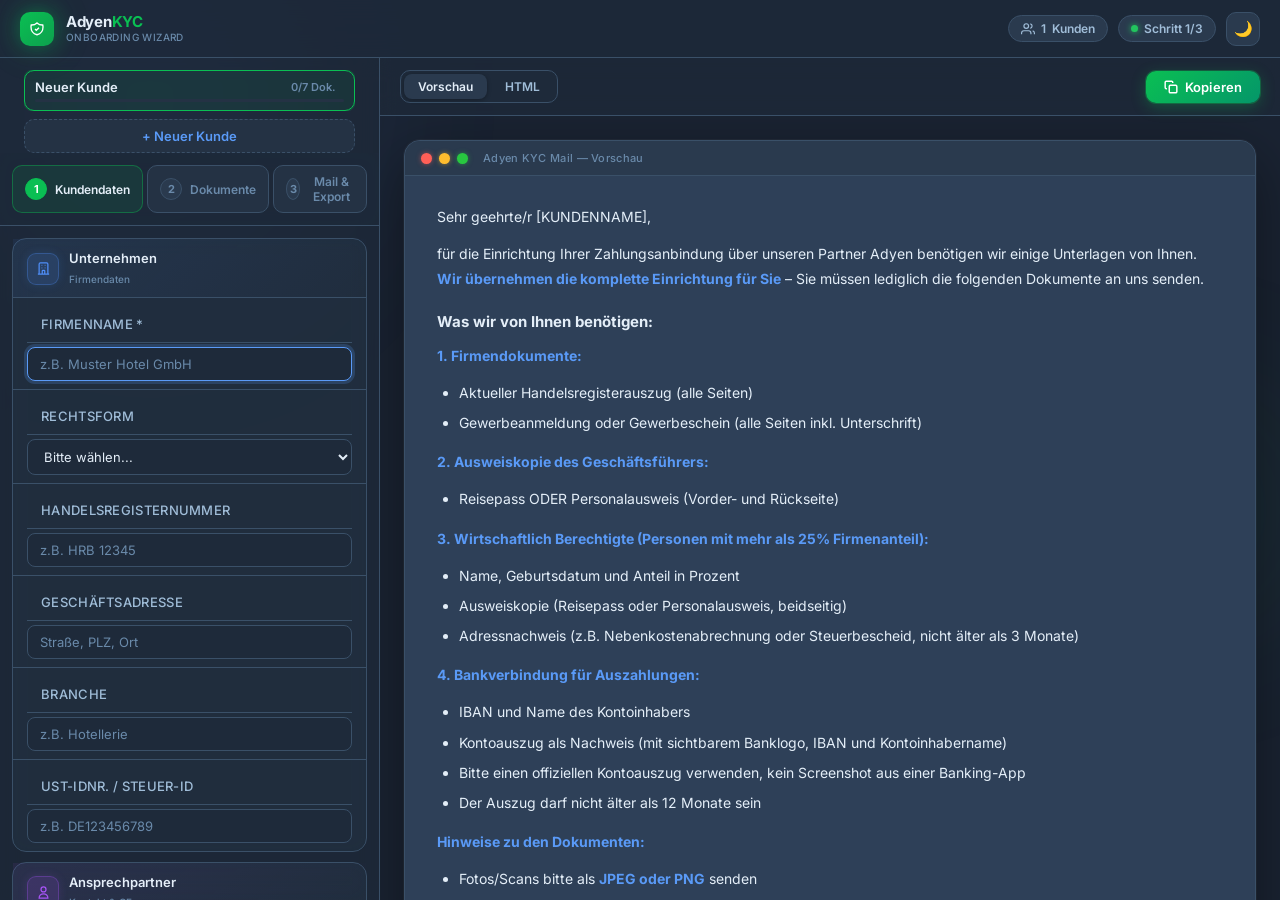
==== wizard/index.html @ 41ef3771 "feat: Favicon für Browser-Tab hinzugefügt Co-Authored-By: Claude Opus 4.6 (1M context) <noreply@anth" ====
<!DOCTYPE html>
<html lang="de">
<head>
<meta charset="UTF-8">
<meta name="viewport" content="width=device-width, initial-scale=1.0">
<title>Adyen KYC Onboarding Wizard</title>
<link rel="icon" type="image/svg+xml" href="favicon.svg">
<link rel="stylesheet" href="styles.css">
</head>
<body>

<!-- AMBIENT ORBS -->
<div class="orb orb-1"></div>
<div class="orb orb-2"></div>
<div class="orb orb-3"></div>

<!-- TOPBAR -->
<header class="topbar">
  <div class="topbar-left">
    <div class="topbar-logo">
      <svg viewBox="0 0 24 24" fill="none" stroke="currentColor" stroke-width="2"><path d="M9 12l2 2 4-4m5.618-4.016A11.955 11.955 0 0112 2.944a11.955 11.955 0 01-8.618 3.04A12.02 12.02 0 003 9c0 5.591 3.824 10.29 9 11.622 5.176-1.332 9-6.03 9-11.622 0-1.042-.133-2.052-.382-3.016z"/></svg>
    </div>
    <div>
      <span class="topbar-title">Adyen<span class="topbar-accent">KYC</span></span>
      <span class="topbar-sub">Onboarding Wizard</span>
    </div>
  </div>
  <div class="topbar-right">
    <div class="status-pill client-count-pill">
      <svg viewBox="0 0 24 24" fill="none" stroke="currentColor" stroke-width="2" width="14" height="14"><path d="M17 21v-2a4 4 0 00-4-4H5a4 4 0 00-4 4v2"/><circle cx="9" cy="7" r="4"/><path d="M23 21v-2a4 4 0 00-3-3.87m-4-12a4 4 0 010 7.75"/></svg>
      <span id="clientCount">0</span> Kunden
    </div>
    <div class="status-pill">
      <span class="status-dot"></span>
      <span id="progressText">Schritt 1/3</span>
    </div>
    <button id="themeToggle" title="Theme wechseln">
      <span class="theme-icon">&#127769;</span>
    </button>
  </div>
</header>

<!-- LAYOUT -->
<div class="layout">

  <!-- SIDEBAR -->
  <aside class="sidebar">

    <!-- CLIENT SELECTOR -->
    <div id="clientSelector" class="client-selector"></div>

    <!-- STEP NAVIGATION -->
    <div class="steps-nav">
      <button class="step-btn active" data-step="1">
        <span class="step-num">1</span>
        <span>Kundendaten</span>
      </button>
      <button class="step-btn" data-step="2">
        <span class="step-num">2</span>
        <span>Dokumente</span>
      </button>
      <button class="step-btn" data-step="3">
        <span class="step-num">3</span>
        <span>Mail & Export</span>
      </button>
    </div>

    <!-- STEP 1: KUNDENDATEN -->
    <div class="step-panel active" id="step1">
      <div class="category" style="--cat-color: 79,142,247">
        <div class="category-header">
          <div class="cat-icon">
            <svg viewBox="0 0 24 24" fill="none" stroke="currentColor" stroke-width="2"><path d="M19 21V5a2 2 0 00-2-2H7a2 2 0 00-2 2v16m14 0h2m-2 0h-5m-9 0H3m2 0h5M9 7h1m-1 4h1m4-4h1m-1 4h1m-5 10v-5a1 1 0 011-1h2a1 1 0 011 1v5m-4 0h4"/></svg>
          </div>
          <div>
            <h3>Unternehmen</h3>
            <span class="cat-sub">Firmendaten</span>
          </div>
        </div>
        <div class="form-group">
          <label class="form-label" for="firmenname">Firmenname *</label>
          <input type="text" id="firmenname" placeholder="z.B. Muster Hotel GmbH">
        </div>
        <div class="form-group">
          <label class="form-label" for="rechtsform">Rechtsform</label>
          <select id="rechtsform">
            <option value="">Bitte wählen...</option>
            <option value="GmbH">GmbH</option>
            <option value="UG">UG (haftungsbeschränkt)</option>
            <option value="AG">AG</option>
            <option value="GbR">GbR</option>
            <option value="OHG">OHG</option>
            <option value="KG">KG</option>
            <option value="Einzelunternehmen">Einzelunternehmen</option>
            <option value="e.K.">e.K.</option>
            <option value="Sonstige">Sonstige</option>
          </select>
        </div>
        <div class="form-group">
          <label class="form-label" for="hrNummer">Handelsregisternummer</label>
          <input type="text" id="hrNummer" placeholder="z.B. HRB 12345">
        </div>
        <div class="form-group">
          <label class="form-label" for="adresse">Geschäftsadresse</label>
          <input type="text" id="adresse" placeholder="Straße, PLZ, Ort">
        </div>
        <div class="form-group">
          <label class="form-label" for="branche">Branche</label>
          <input type="text" id="branche" placeholder="z.B. Hotellerie">
        </div>
        <div class="form-group">
          <label class="form-label" for="steuerid">USt-IdNr. / Steuer-ID</label>
          <input type="text" id="steuerid" placeholder="z.B. DE123456789">
        </div>
      </div>

      <div class="category" style="--cat-color: 168,85,247">
        <div class="category-header">
          <div class="cat-icon">
            <svg viewBox="0 0 24 24" fill="none" stroke="currentColor" stroke-width="2"><path d="M16 7a4 4 0 11-8 0 4 4 0 018 0zM12 14a7 7 0 00-7 7h14a7 7 0 00-7-7z"/></svg>
          </div>
          <div>
            <h3>Ansprechpartner</h3>
            <span class="cat-sub">Kontakt & GF</span>
          </div>
        </div>
        <div class="form-group">
          <label class="form-label" for="kontaktName">Name Ansprechpartner *</label>
          <input type="text" id="kontaktName" placeholder="Vor- und Nachname">
        </div>
        <div class="form-group">
          <label class="form-label" for="kontaktEmail">E-Mail *</label>
          <input type="email" id="kontaktEmail" placeholder="email@beispiel.de">
        </div>
        <div class="form-group">
          <label class="form-label" for="kontaktTel">Telefon</label>
          <input type="tel" id="kontaktTel" placeholder="+49 ...">
        </div>
        <div class="form-group">
          <label class="form-label" for="gfName">Name Geschäftsführer</label>
          <input type="text" id="gfName" placeholder="Falls abweichend vom Ansprechpartner">
        </div>
      </div>

      <div class="category" style="--cat-color: 34,197,94">
        <div class="category-header">
          <div class="cat-icon">
            <svg viewBox="0 0 24 24" fill="none" stroke="currentColor" stroke-width="2"><rect x="2" y="5" width="20" height="14" rx="2"/><path d="M2 10h20"/></svg>
          </div>
          <div>
            <h3>Bankverbindung</h3>
            <span class="cat-sub">Auszahlungskonto</span>
          </div>
        </div>
        <div class="form-group">
          <label class="form-label" for="iban">IBAN</label>
          <input type="text" id="iban" placeholder="DE89 3704 0044 0532 0130 00">
        </div>
        <div class="form-group">
          <label class="form-label" for="kontoinhaber">Kontoinhaber</label>
          <input type="text" id="kontoinhaber" placeholder="Muss mit Firmenname übereinstimmen">
        </div>
      </div>

      <div class="category" style="--cat-color: 245,158,11">
        <div class="category-header">
          <div class="cat-icon">
            <svg viewBox="0 0 24 24" fill="none" stroke="currentColor" stroke-width="2"><path d="M10.325 4.317c.426-1.756 2.924-1.756 3.35 0a1.724 1.724 0 002.573 1.066c1.543-.94 3.31.826 2.37 2.37a1.724 1.724 0 001.066 2.573c1.756.426 1.756 2.924 0 3.35a1.724 1.724 0 00-1.066 2.573c.94 1.543-.826 3.31-2.37 2.37a1.724 1.724 0 00-2.573 1.066c-.426 1.756-2.924 1.756-3.35 0a1.724 1.724 0 00-2.573-1.066c-1.543.94-3.31-.826-2.37-2.37a1.724 1.724 0 00-1.066-2.573c-1.756-.426-1.756-2.924 0-3.35a1.724 1.724 0 001.066-2.573c-.94-1.543.826-3.31 2.37-2.37.996.608 2.296.07 2.572-1.065z"/><circle cx="12" cy="12" r="3"/></svg>
          </div>
          <div>
            <h3>Adyen Setup</h3>
            <span class="cat-sub">Konfiguration</span>
          </div>
        </div>
        <div class="form-group">
          <label class="form-label" for="merchantName">Merchant Account Name</label>
          <input type="text" id="merchantName" placeholder="Wird in Adyen vergeben">
        </div>
        <div class="form-group">
          <label class="form-label" for="paymentType">Payment Type</label>
          <select id="paymentType">
            <option value="pos">POS (Terminal)</option>
            <option value="pos_online">POS + Online</option>
            <option value="ecommerce">Nur Online (Ecommerce)</option>
          </select>
        </div>
        <div class="form-group">
          <label class="form-label" for="sprache">Kundensprache</label>
          <select id="sprache">
            <option value="de">Deutsch</option>
            <option value="en">English</option>
          </select>
        </div>
      </div>
    </div>

    <!-- STEP 2: DOKUMENTE -->
    <div class="step-panel" id="step2">
      <div class="category" style="--cat-color: 79,142,247">
        <div class="category-header">
          <div class="cat-icon">
            <svg viewBox="0 0 24 24" fill="none" stroke="currentColor" stroke-width="2"><path d="M9 12h6m-6 4h6m2 5H7a2 2 0 01-2-2V5a2 2 0 012-2h5.586a1 1 0 01.707.293l5.414 5.414a1 1 0 01.293.707V19a2 2 0 01-2 2z"/></svg>
          </div>
          <div>
            <h3>Firmendokumente</h3>
            <span class="cat-sub">Register & Gewerbe</span>
          </div>
          <div class="cat-count" id="count-firma">0/2</div>
        </div>
        <label>
          <input type="checkbox" class="doc-check" data-doc="handelsregister">
          <div class="check-wrap"><div class="check-box"></div></div>
          <div class="label-content">
            <span>Handelsregisterauszug</span>
            <span class="label-hint">Möglichst aktuell, alle Seiten, von handelsregister.de</span>
            <span class="label-warn">Veraltete Daten (z.B. alter GF) = Ablehnung</span>
          </div>
        </label>
        <label>
          <input type="checkbox" class="doc-check" data-doc="gewerbe">
          <div class="check-wrap"><div class="check-box"></div></div>
          <div class="label-content">
            <span>Gewerbeanmeldung / Gewerbeschein</span>
            <span class="label-hint">GewA 1/2, alle Seiten inkl. Unterschrift</span>
          </div>
        </label>
      </div>

      <div class="category" style="--cat-color: 168,85,247">
        <div class="category-header">
          <div class="cat-icon">
            <svg viewBox="0 0 24 24" fill="none" stroke="currentColor" stroke-width="2"><path d="M10 6H5a2 2 0 00-2 2v9a2 2 0 002 2h14a2 2 0 002-2V8a2 2 0 00-2-2h-5m-4 0V5a2 2 0 114 0v1m-4 0a2 2 0 104 0"/></svg>
          </div>
          <div>
            <h3>Identitätsnachweise</h3>
            <span class="cat-sub">Ausweise GF & UBOs</span>
          </div>
          <div class="cat-count" id="count-id">0/3</div>
        </div>
        <label>
          <input type="checkbox" class="doc-check" data-doc="ausweis_gf">
          <div class="check-wrap"><div class="check-box"></div></div>
          <div class="label-content">
            <span>Ausweis Geschäftsführer</span>
            <span class="label-hint">Reisepass oder Perso (Vorder- + Rückseite)</span>
            <span class="label-warn">Ablaufdatum prüfen – muss gültig sein!</span>
          </div>
        </label>
        <label>
          <input type="checkbox" class="doc-check" data-doc="ausweis_ubo">
          <div class="check-wrap"><div class="check-box"></div></div>
          <div class="label-content">
            <span>Ausweis(e) UBO(s)</span>
            <span class="label-hint">Pro UBO mit >25% Anteil</span>
            <span class="label-warn">Ablaufdatum prüfen – muss gültig sein!</span>
          </div>
        </label>
        <label>
          <input type="checkbox" class="doc-check" data-doc="adressnachweis">
          <div class="check-wrap"><div class="check-box"></div></div>
          <div class="label-content">
            <span>Adressnachweis UBO(s)</span>
            <span class="label-hint">Nebenkosten/Steuerbescheid</span>
            <span class="label-warn">Max. 3 Monate alt!</span>
          </div>
        </label>
      </div>

      <div class="category" style="--cat-color: 34,197,94">
        <div class="category-header">
          <div class="cat-icon">
            <svg viewBox="0 0 24 24" fill="none" stroke="currentColor" stroke-width="2"><rect x="2" y="5" width="20" height="14" rx="2"/><path d="M2 10h20"/></svg>
          </div>
          <div>
            <h3>Banknachweis</h3>
            <span class="cat-sub">Kontoauszug</span>
          </div>
          <div class="cat-count" id="count-bank">0/1</div>
        </div>
        <label>
          <input type="checkbox" class="doc-check" data-doc="kontoauszug">
          <div class="check-wrap"><div class="check-box"></div></div>
          <div class="label-content">
            <span>Kontoauszug</span>
            <span class="label-hint">Banklogo + IBAN + Firmenname sichtbar, kein App-Screenshot</span>
            <span class="label-warn">Max. 12 Monate alt! Häufigster Ablehnungsgrund!</span>
          </div>
        </label>
      </div>

      <div class="category" style="--cat-color: 245,158,11">
        <div class="category-header">
          <div class="cat-icon">
            <svg viewBox="0 0 24 24" fill="none" stroke="currentColor" stroke-width="2"><path d="M9 12l2 2 4-4m5.618-4.016A11.955 11.955 0 0112 2.944a11.955 11.955 0 01-8.618 3.04A12.02 12.02 0 003 9c0 5.591 3.824 10.29 9 11.622 5.176-1.332 9-6.03 9-11.622 0-1.042-.133-2.052-.382-3.016z"/></svg>
          </div>
          <div>
            <h3>PCI DSS</h3>
            <span class="cat-sub">Compliance</span>
          </div>
          <div class="cat-count" id="count-pci">0/1</div>
        </div>
        <label>
          <input type="checkbox" class="doc-check" data-doc="pcidss">
          <div class="check-wrap"><div class="check-box"></div></div>
          <div class="label-content">
            <span>PCI DSS SAQ-A (signiert)</span>
            <span class="label-hint">Vom Kunden elektronisch signiert via DocuSign</span>
          </div>
        </label>
      </div>

      <div class="doc-summary" id="docSummary">
        <div class="summary-bar">
          <div class="summary-fill" id="summaryFill"></div>
        </div>
        <span id="summaryText">0 von 7 Dokumenten erhalten</span>
      </div>
    </div>

    <!-- STEP 3: MAIL & EXPORT -->
    <div class="step-panel" id="step3">
      <div class="category" style="--cat-color: 79,142,247">
        <div class="category-header">
          <div class="cat-icon">
            <svg viewBox="0 0 24 24" fill="none" stroke="currentColor" stroke-width="2"><path d="M3 8l7.89 5.26a2 2 0 002.22 0L21 8M5 19h14a2 2 0 002-2V7a2 2 0 00-2-2H5a2 2 0 00-2 2v10a2 2 0 002 2z"/></svg>
          </div>
          <div>
            <h3>Mail-Vorlage</h3>
            <span class="cat-sub">An Kunden senden</span>
          </div>
        </div>
        <label>
          <input type="radio" name="mailType" value="initial" checked class="mail-radio">
          <div class="check-wrap"><div class="check-box radio"></div></div>
          <div class="label-content">
            <span>Erstmail – Dokumente anfordern</span>
            <span class="label-hint">Alle benötigten Dokumente auflisten</span>
          </div>
        </label>
        <label>
          <input type="radio" name="mailType" value="reminder" class="mail-radio">
          <div class="check-wrap"><div class="check-box radio"></div></div>
          <div class="label-content">
            <span>Erinnerung – Fehlende Dokumente</span>
            <span class="label-hint">Nur noch fehlende Dokumente auflisten</span>
          </div>
        </label>
        <label>
          <input type="radio" name="mailType" value="complete" class="mail-radio">
          <div class="check-wrap"><div class="check-box radio"></div></div>
          <div class="label-content">
            <span>Abschluss – Alles fertig</span>
            <span class="label-hint">Bestätigung dass Onboarding abgeschlossen ist</span>
          </div>
        </label>
        <label>
          <input type="radio" name="mailType" value="rocketchat" class="mail-radio">
          <div class="check-wrap"><div class="check-box radio"></div></div>
          <div class="label-content">
            <span>Rocket Chat – Dev-Team Nachricht</span>
            <span class="label-hint">Interne Nachricht für Backend-Anbindung</span>
          </div>
        </label>
      </div>

      <div class="category" style="--cat-color: 34,197,94">
        <div class="category-header">
          <div class="cat-icon">
            <svg viewBox="0 0 24 24" fill="none" stroke="currentColor" stroke-width="2"><path d="M12 10v6m0 0l-3-3m3 3l3-3m2 8H7a2 2 0 01-2-2V5a2 2 0 012-2h5.586a1 1 0 01.707.293l5.414 5.414a1 1 0 01.293.707V19a2 2 0 01-2 2z"/></svg>
          </div>
          <div>
            <h3>Quick Links</h3>
            <span class="cat-sub">Adyen Backend</span>
          </div>
        </div>
        <a href="https://ca-live.adyen.com" target="_blank" class="quick-link">
          <span>Adyen Customer Area (Live)</span>
          <svg viewBox="0 0 24 24" fill="none" stroke="currentColor" stroke-width="2" width="14" height="14"><path d="M18 13v6a2 2 0 01-2 2H5a2 2 0 01-2-2V8a2 2 0 012-2h6m4-3h6v6m-11 5L21 3"/></svg>
        </a>
        <a href="https://docs.adyen.com/platforms/verification-requirements/document-requirements" target="_blank" class="quick-link">
          <span>Adyen Dokument-Anforderungen</span>
          <svg viewBox="0 0 24 24" fill="none" stroke="currentColor" stroke-width="2" width="14" height="14"><path d="M18 13v6a2 2 0 01-2 2H5a2 2 0 01-2-2V8a2 2 0 012-2h6m4-3h6v6m-11 5L21 3"/></svg>
        </a>
        <a href="https://handelsregister.de" target="_blank" class="quick-link">
          <span>Handelsregister (kostenlos)</span>
          <svg viewBox="0 0 24 24" fill="none" stroke="currentColor" stroke-width="2" width="14" height="14"><path d="M18 13v6a2 2 0 01-2 2H5a2 2 0 01-2-2V8a2 2 0 012-2h6m4-3h6v6m-11 5L21 3"/></svg>
        </a>
      </div>
    </div>

  </aside>

  <!-- PREVIEW -->
  <main class="preview">
    <div class="preview-topbar">
      <div class="preview-tabs">
        <button class="tab active" data-tab="preview">Vorschau</button>
        <button class="tab" data-tab="html">HTML</button>
      </div>
      <button id="copyBtn">
        <svg viewBox="0 0 24 24" fill="none" stroke="currentColor" stroke-width="2.5"><rect x="9" y="9" width="13" height="13" rx="2"/><path d="M5 15H4a2 2 0 01-2-2V4a2 2 0 012-2h9a2 2 0 012 2v1"/></svg>
        Kopieren
      </button>
    </div>

    <div class="preview-body">
      <div class="mail-chrome">
        <div class="mail-chrome-bar">
          <div class="chrome-dot red"></div>
          <div class="chrome-dot yellow"></div>
          <div class="chrome-dot green"></div>
          <span class="chrome-label">Adyen KYC Mail — Vorschau</span>
        </div>
        <div id="finalText" class="mail-content"></div>
      </div>
    </div>
  </main>

</div>

<script src="script.js"></script>
</body>
</html>
---- wizard/styles.css ----
@import url('https://fonts.googleapis.com/css2?family=Inter:wght@400;500;600;700&display=swap');

/* -- TOKENS -- */
:root {
  --bg:         #1a2332;
  --bg2:        #1e2a3a;
  --surface:    #243244;
  --surface2:   #2a3a4e;
  --card:       #2e4058;
  --card-h:     #354a64;
  --border:     #3a5068;
  --border-l:   #456080;
  --accent:     #5a9af7;
  --accent2:    #8abcff;
  --glow:       rgba(90,154,247,.2);
  --glow2:      rgba(90,154,247,.38);
  --text:       #e4eef8;
  --text2:      #a0bdd8;
  --text3:      #6a8aaa;
  --success:    #22c55e;
  --sucglow:    rgba(34,197,94,.3);
  --warn:       #f59e0b;
  --warnglow:   rgba(245,158,11,.3);
  --sidebar-bg: rgba(30,42,58,.7);
  --sidebar-cat: rgba(36,50,68,.6);
  --topbar-bg:  rgba(30,42,58,.85);
}

body.light {
  --bg:         #f1f5f9;
  --bg2:        #e2e8f0;
  --surface:    #dde5f5;
  --surface2:   #d4deee;
  --card:       #ffffff;
  --card-h:     #f8fafc;
  --border:     #cbd5e1;
  --border-l:   #94a3b8;
  --accent:     #2563eb;
  --accent2:    #1d4ed8;
  --glow:       rgba(37,99,235,.12);
  --glow2:      rgba(37,99,235,.25);
  --text:       #0f172a;
  --text2:      #334155;
  --text3:      #64748b;
  --success:    #16a34a;
  --sucglow:    rgba(22,163,74,.25);
  --warn:       #d97706;
  --sidebar-bg: rgba(241,245,249,.95);
  --sidebar-cat: rgba(255,255,255,.8);
  --topbar-bg:  rgba(241,245,249,.9);
}

/* -- RESET -- */
*, *::before, *::after { box-sizing: border-box; margin: 0; padding: 0; }
html, body { height: 100%; }

body {
  font-family: 'Inter', sans-serif;
  background: var(--bg);
  color: var(--text);
  overflow-x: hidden;
  transition: background .4s, color .4s;
}

/* -- AMBIENT ORBS -- */
.orb {
  position: fixed; border-radius: 50%;
  filter: blur(80px); pointer-events: none; z-index: 0;
  animation: drift 18s ease-in-out infinite alternate;
}
.orb-1 {
  width: 500px; height: 500px;
  background: radial-gradient(circle, rgba(79,142,247,.18), transparent 70%);
  top: -150px; left: -100px;
  animation-duration: 20s;
}
.orb-2 {
  width: 400px; height: 400px;
  background: radial-gradient(circle, rgba(168,85,247,.16), transparent 70%);
  bottom: -100px; right: 200px;
  animation-duration: 25s; animation-delay: -8s;
}
.orb-3 {
  width: 300px; height: 300px;
  background: radial-gradient(circle, rgba(34,197,94,.14), transparent 70%);
  top: 40%; right: -50px;
  animation-duration: 22s; animation-delay: -4s;
}
@keyframes drift {
  from { transform: translate(0,0) scale(1); }
  to   { transform: translate(30px, 20px) scale(1.1); }
}

/* -- TOPBAR -- */
.topbar {
  position: relative; z-index: 100;
  display: flex; align-items: center; justify-content: space-between;
  height: 58px; padding: 0 20px;
  background: var(--topbar-bg);
  border-bottom: 1px solid var(--border);
  backdrop-filter: blur(24px);
  -webkit-backdrop-filter: blur(24px);
}
.topbar-left { display: flex; align-items: center; gap: 12px; }
.topbar-logo {
  width: 34px; height: 34px;
  background: linear-gradient(135deg, #0abf53, #0abf53cc);
  border-radius: 10px;
  display: grid; place-items: center;
  box-shadow: 0 0 20px rgba(10,191,83,.4), 0 0 40px rgba(10,191,83,.2);
  flex-shrink: 0;
}
.topbar-logo svg { width: 16px; height: 16px; color: #fff; }
.topbar-title {
  display: block; font-size: 15px; font-weight: 700;
  letter-spacing: -.3px; line-height: 1.1;
}
.topbar-accent { color: #0abf53; }
.topbar-sub {
  display: block; font-size: 10px; font-weight: 500;
  color: var(--text3); letter-spacing: .4px; text-transform: uppercase;
}
.topbar-right { display: flex; align-items: center; gap: 10px; }
.status-pill {
  display: flex; align-items: center; gap: 6px;
  background: var(--surface2);
  border: 1px solid var(--border);
  border-radius: 99px;
  padding: 5px 12px;
  font-size: 12px; font-weight: 600; color: var(--text2);
}
.status-dot {
  width: 7px; height: 7px; border-radius: 50%;
  background: var(--success);
  box-shadow: 0 0 6px var(--success);
  animation: pulse-dot 2s ease infinite;
}
@keyframes pulse-dot {
  0%,100% { box-shadow: 0 0 6px var(--success); }
  50%      { box-shadow: 0 0 12px var(--success), 0 0 20px var(--success); }
}
#themeToggle {
  width: 34px; height: 34px;
  background: var(--surface2);
  border: 1px solid var(--border);
  border-radius: 10px; cursor: pointer;
  font-size: 15px; display: grid; place-items: center;
  transition: border-color .2s, box-shadow .2s, transform .12s;
}
#themeToggle:hover { border-color: var(--accent); box-shadow: 0 0 0 3px var(--glow); }
#themeToggle:active { transform: scale(.85); }

/* -- LAYOUT -- */
.layout {
  position: relative; z-index: 1;
  display: grid; grid-template-columns: 380px 1fr;
  height: calc(100vh - 58px);
}

/* -- SIDEBAR -- */
.sidebar {
  background: var(--sidebar-bg);
  border-right: 1px solid var(--border);
  overflow-y: auto;
  padding: 0 12px 16px;
  backdrop-filter: blur(10px);
}

/* -- CLIENT SELECTOR -- */
.client-selector {
  padding: 12px 12px 0;
}
.client-list {
  display: flex; flex-direction: column; gap: 4px;
  max-height: 180px; overflow-y: auto;
  margin-bottom: 8px;
}
.client-item {
  display: grid; grid-template-columns: 1fr auto;
  gap: 4px 8px;
  padding: 8px 10px;
  border: 1px solid var(--border);
  border-radius: 10px;
  background: var(--bg2);
  cursor: pointer;
  transition: all .2s;
  position: relative;
}
.client-item:hover { border-color: var(--accent); background: var(--surface); }
.client-item.active {
  border-color: #0abf53;
  background: rgba(10,191,83,.08);
  box-shadow: 0 0 0 1px rgba(10,191,83,.2);
}
.client-info {
  display: flex; align-items: center; justify-content: space-between;
  gap: 8px; min-width: 0;
}
.client-name {
  font-size: 13px; font-weight: 600; color: var(--text);
  white-space: nowrap; overflow: hidden; text-overflow: ellipsis;
}
.client-status {
  font-size: 11px; font-weight: 600; color: var(--text3);
  white-space: nowrap; flex-shrink: 0;
}
.client-status.progress { color: var(--warn); }
.client-status.complete { color: var(--success); }
.client-bar {
  grid-column: 1 / -1;
  height: 3px; background: var(--surface);
  border-radius: 99px; overflow: hidden;
}
.client-bar-fill {
  height: 100%;
  background: linear-gradient(90deg, var(--accent), var(--success));
  border-radius: 99px;
  transition: width .3s;
}
.client-delete {
  position: absolute; top: 6px; right: 6px;
  width: 20px; height: 20px;
  background: none; border: none;
  color: var(--text3); font-size: 16px; font-weight: 700;
  cursor: pointer; border-radius: 50%;
  display: grid; place-items: center;
  opacity: 0; transition: opacity .2s, color .2s, background .2s;
  line-height: 1;
}
.client-item:hover .client-delete { opacity: 1; }
.client-delete:hover { color: #ef4444; background: rgba(239,68,68,.1); }
.client-add {
  width: 100%;
  padding: 8px;
  background: var(--surface);
  border: 1px dashed var(--border);
  border-radius: 10px;
  color: var(--accent);
  font-family: 'Inter', sans-serif;
  font-size: 13px; font-weight: 600;
  cursor: pointer;
  transition: all .2s;
}
.client-add:hover {
  border-color: var(--accent);
  background: rgba(90,154,247,.08);
}
.client-count-pill svg { flex-shrink: 0; }

/* -- STEP NAV -- */
.steps-nav {
  display: flex; gap: 4px;
  padding: 12px 0;
  position: sticky; top: 0; z-index: 10;
  background: var(--topbar-bg);
  backdrop-filter: blur(10px);
  margin: 0 -12px;
  padding: 12px 12px;
  border-bottom: 1px solid var(--border);
}
.step-btn {
  flex: 1;
  display: flex; align-items: center; gap: 8px;
  padding: 8px 12px;
  background: var(--surface);
  border: 1px solid var(--border);
  border-radius: 10px;
  cursor: pointer;
  font-family: 'Inter', sans-serif;
  font-size: 12px; font-weight: 600;
  color: var(--text3);
  transition: all .2s;
}
.step-btn:hover { border-color: var(--accent); color: var(--text2); }
.step-btn.active {
  background: rgba(10,191,83,.1);
  border-color: rgba(10,191,83,.4);
  color: var(--text);
}
.step-btn.done {
  background: rgba(34,197,94,.08);
  border-color: rgba(34,197,94,.3);
  color: var(--success);
}
.step-num {
  width: 22px; height: 22px;
  border-radius: 50%;
  background: var(--surface2);
  border: 1px solid var(--border);
  font-size: 11px; font-weight: 700;
  display: grid; place-items: center;
  transition: all .2s;
}
.step-btn.active .step-num {
  background: #0abf53;
  border-color: #0abf53;
  color: #fff;
}
.step-btn.done .step-num {
  background: var(--success);
  border-color: var(--success);
  color: #fff;
}

/* -- STEP PANELS -- */
.step-panel { display: none; padding-top: 12px; }
.step-panel.active { display: block; }

/* -- CATEGORY -- */
.category {
  margin-bottom: 10px;
  border: 1px solid var(--border);
  border-radius: 14px;
  background: var(--sidebar-cat);
  backdrop-filter: blur(8px);
  animation: slideIn .4s cubic-bezier(.22,1,.36,1) both;
}
@keyframes slideIn {
  from { opacity: 0; transform: translateX(-20px) scale(.97); }
  to   { opacity: 1; transform: translateX(0) scale(1); }
}
.category-header {
  display: flex; align-items: center; gap: 10px;
  padding: 12px 14px 10px;
  border-bottom: 1px solid var(--border);
  background: linear-gradient(135deg, rgba(var(--cat-color),.08) 0%, transparent 100%);
}
.cat-icon {
  width: 32px; height: 32px; flex-shrink: 0;
  background: rgba(var(--cat-color),.15);
  border: 1px solid rgba(var(--cat-color),.3);
  border-radius: 9px;
  display: grid; place-items: center;
  box-shadow: 0 0 10px rgba(var(--cat-color),.15);
}
.cat-icon svg { width: 15px; height: 15px; color: rgb(var(--cat-color)); }
.category-header > div:nth-child(2) { flex: 1; }
.category-header h3 {
  font-size: 13px; font-weight: 600;
  color: var(--text); line-height: 1.2;
}
.cat-sub { font-size: 10px; color: var(--text3); font-weight: 500; }
.cat-count {
  min-width: 22px; height: 22px;
  background: rgba(var(--cat-color),.15);
  border: 1px solid rgba(var(--cat-color),.3);
  border-radius: 99px;
  font-size: 11px; font-weight: 700;
  color: rgb(var(--cat-color));
  display: grid; place-items: center;
  padding: 0 6px;
  transition: all .3s;
}

/* -- FORM INPUTS -- */
.form-group {
  padding: 8px 14px;
  border-bottom: 1px solid var(--border);
}
.form-group:last-child { border-bottom: none; }
.form-label {
  display: block;
  font-size: 11px; font-weight: 600; color: var(--text3);
  margin-bottom: 4px; letter-spacing: .3px;
  text-transform: uppercase;
  cursor: default;
}
.form-group input[type="text"],
.form-group input[type="email"],
.form-group input[type="tel"],
.form-group select {
  width: 100%;
  padding: 8px 12px;
  background: var(--bg2);
  border: 1px solid var(--border);
  border-radius: 8px;
  color: var(--text);
  font-family: 'Inter', sans-serif;
  font-size: 13px;
  transition: border-color .2s, box-shadow .2s;
}
.form-group input:focus,
.form-group select:focus {
  outline: none;
  border-color: var(--accent);
  box-shadow: 0 0 0 3px var(--glow);
}
.form-group input::placeholder { color: var(--text3); }
.form-group select { cursor: pointer; }
.form-group select option { background: var(--bg2); color: var(--text); }

/* -- LABEL / CHECKBOX -- */
.sidebar label {
  display: flex; align-items: center; gap: 10px;
  padding: 10px 14px;
  cursor: pointer; user-select: none;
  font-size: 13px; font-weight: 500; color: var(--text2);
  border-bottom: 1px solid var(--border);
  transition: background .18s, color .18s, padding-left .18s;
  position: relative; overflow: hidden;
}
.sidebar label:last-child { border-bottom: none; }
.sidebar label::before {
  content: '';
  position: absolute; left: 0; top: 0; bottom: 0;
  width: 3px;
  background: rgb(var(--cat-color));
  transform: scaleY(0);
  transition: transform .2s cubic-bezier(.22,1,.36,1);
  border-radius: 0 2px 2px 0;
}
.sidebar label:hover {
  background: rgba(var(--cat-color),.07);
  color: var(--text);
  padding-left: 18px;
}
.sidebar label:hover::before { transform: scaleY(1); }
.sidebar label:has(input:checked) {
  background: rgba(var(--cat-color),.1);
  color: var(--text);
}
.sidebar label:has(input:checked)::before { transform: scaleY(1); }

.label-content { display: flex; flex-direction: column; gap: 2px; }
.label-content > span:first-child { font-weight: 500; }
.label-hint {
  font-size: 11px; color: var(--text3); font-weight: 400;
  line-height: 1.3;
}
.label-warn {
  font-size: 11px; color: var(--warn); font-weight: 600;
  line-height: 1.3;
}

/* -- CUSTOM CHECKBOX -- */
.check-wrap {
  width: 18px; height: 18px; flex-shrink: 0;
  position: relative;
}
input[type="checkbox"],
input[type="radio"] {
  position: absolute; opacity: 0; width: 0; height: 0;
}
.check-box {
  width: 18px; height: 18px;
  border: 2px solid var(--border-l);
  border-radius: 5px;
  background: var(--bg2);
  transition: all .2s cubic-bezier(.22,1,.36,1);
  display: grid; place-items: center;
  cursor: pointer;
}
.check-box.radio { border-radius: 50%; }
.check-box::after {
  content: '';
  width: 5px; height: 9px;
  border: 2px solid #fff;
  border-top: none; border-left: none;
  transform: rotate(45deg) scale(0) translateY(-1px);
  transition: transform .18s cubic-bezier(.22,1,.36,1);
  display: block;
}
.check-box.radio::after {
  width: 8px; height: 8px;
  border: none;
  background: #fff;
  border-radius: 50%;
  transform: scale(0);
}
label:has(input:checked) .check-box {
  background: rgb(var(--cat-color));
  border-color: rgb(var(--cat-color));
  box-shadow: 0 0 0 3px rgba(var(--cat-color),.25), 0 0 10px rgba(var(--cat-color),.3);
}
label:has(input:checked) .check-box::after {
  transform: rotate(45deg) scale(1) translateY(-1px);
}
label:has(input:checked) .check-box.radio::after {
  transform: scale(1);
}

/* -- DOCUMENT SUMMARY BAR -- */
.doc-summary {
  padding: 14px;
  text-align: center;
}
.summary-bar {
  height: 6px;
  background: var(--surface);
  border-radius: 99px;
  overflow: hidden;
  margin-bottom: 8px;
}
.summary-fill {
  height: 100%;
  background: linear-gradient(90deg, var(--accent), var(--success));
  border-radius: 99px;
  transition: width .4s cubic-bezier(.22,1,.36,1);
  width: 0;
}
#summaryText {
  font-size: 12px; font-weight: 600; color: var(--text3);
}

/* -- QUICK LINKS -- */
.quick-link {
  display: flex; align-items: center; justify-content: space-between;
  padding: 10px 14px;
  color: var(--accent2);
  text-decoration: none;
  font-size: 13px; font-weight: 500;
  border-bottom: 1px solid var(--border);
  transition: background .18s, padding-left .18s;
}
.quick-link:last-child { border-bottom: none; }
.quick-link:hover {
  background: rgba(var(--cat-color),.07);
  padding-left: 18px;
}

/* -- PREVIEW PANEL -- */
.preview {
  display: flex; flex-direction: column;
  background: transparent;
  overflow: hidden;
}
.preview-topbar {
  display: flex; align-items: center; justify-content: space-between;
  padding: 12px 20px;
  background: var(--sidebar-bg);
  border-bottom: 1px solid var(--border);
  backdrop-filter: blur(10px);
  gap: 12px;
}
.preview-tabs {
  display: flex; gap: 4px;
  background: var(--bg2);
  border: 1px solid var(--border);
  border-radius: 10px; padding: 3px;
}
.tab {
  padding: 5px 14px;
  border: none; border-radius: 8px;
  cursor: pointer;
  font-size: 12px; font-weight: 600; font-family: 'Inter', sans-serif;
  color: var(--text2);
  background: transparent;
  transition: background .2s, color .2s, box-shadow .2s;
}
.tab.active {
  background: var(--surface2);
  color: var(--text);
  box-shadow: 0 1px 4px rgba(0,0,0,.3);
}
.tab:not(.active):hover { color: var(--text); }

#copyBtn {
  display: flex; align-items: center; gap: 7px;
  background: linear-gradient(135deg, #0abf53, #059669);
  color: #fff;
  border: none; border-radius: 10px;
  padding: 8px 18px;
  font-size: 13px; font-weight: 600; font-family: 'Inter', sans-serif;
  cursor: pointer; letter-spacing: .1px;
  box-shadow: 0 4px 15px rgba(10,191,83,.3), 0 0 0 1px rgba(10,191,83,.3);
  transition: all .2s cubic-bezier(.22,1,.36,1);
  position: relative; overflow: hidden;
}
#copyBtn svg { width: 14px; height: 14px; flex-shrink: 0; }
#copyBtn:hover {
  transform: translateY(-2px);
  box-shadow: 0 8px 25px rgba(10,191,83,.4), 0 0 0 1px rgba(10,191,83,.5);
}
#copyBtn:active { transform: scale(.94) translateY(0); box-shadow: none; }
#copyBtn.copied {
  background: linear-gradient(135deg, var(--accent), #6366f1);
  box-shadow: 0 4px 15px var(--glow);
}

.ripple {
  position: absolute; border-radius: 50%;
  background: rgba(255,255,255,.25);
  transform: scale(0);
  animation: ripple .55s linear;
  pointer-events: none;
}
@keyframes ripple { to { transform: scale(5); opacity: 0; } }

/* -- MAIL CHROME -- */
.preview-body {
  flex: 1; overflow-y: auto;
  padding: 24px;
}
.mail-chrome {
  background: var(--card);
  border: 1px solid var(--border);
  border-radius: 16px;
  overflow: hidden;
  box-shadow: 0 20px 60px rgba(0,0,0,.4), 0 0 0 1px rgba(255,255,255,.04);
  min-height: calc(100% - 0px);
}
.mail-chrome-bar {
  display: flex; align-items: center; gap: 7px;
  padding: 10px 16px;
  background: var(--surface2);
  border-bottom: 1px solid var(--border);
}
.chrome-dot {
  width: 11px; height: 11px; border-radius: 50%;
}
.chrome-dot.red    { background: #ff5f57; box-shadow: 0 0 5px #ff5f5788; }
.chrome-dot.yellow { background: #febc2e; box-shadow: 0 0 5px #febc2e88; }
.chrome-dot.green  { background: #28c840; box-shadow: 0 0 5px #28c84088; }
.chrome-label {
  margin-left: 8px;
  font-size: 11px; font-weight: 500; color: var(--text3);
  letter-spacing: .3px;
}
.mail-content {
  padding: 28px 32px;
  font-size: 14px; line-height: 1.8; color: var(--text);
}
.mail-content p   { margin-bottom: 12px; }
.mail-content ul  { padding-left: 22px; margin-bottom: 14px; }
.mail-content li  { margin-bottom: 5px; }
.mail-content strong { font-weight: 700; color: var(--accent); }
.mail-content h3 { margin: 16px 0 8px; font-size: 15px; }
.mail-content code {
  background: var(--surface); padding: 2px 6px; border-radius: 4px;
  font-size: 12px;
}

/* -- SCROLLBAR -- */
.sidebar::-webkit-scrollbar,
.preview-body::-webkit-scrollbar { width: 4px; }
.sidebar::-webkit-scrollbar-track,
.preview-body::-webkit-scrollbar-track { background: transparent; }
.sidebar::-webkit-scrollbar-thumb,
.preview-body::-webkit-scrollbar-thumb {
  background: var(--border); border-radius: 99px;
}

/* -- RESPONSIVE -- */
@media (max-width: 768px) {
  body { overflow: auto; }
  .layout { grid-template-columns: 1fr; height: auto; }
  .preview { height: 60vh; }
}
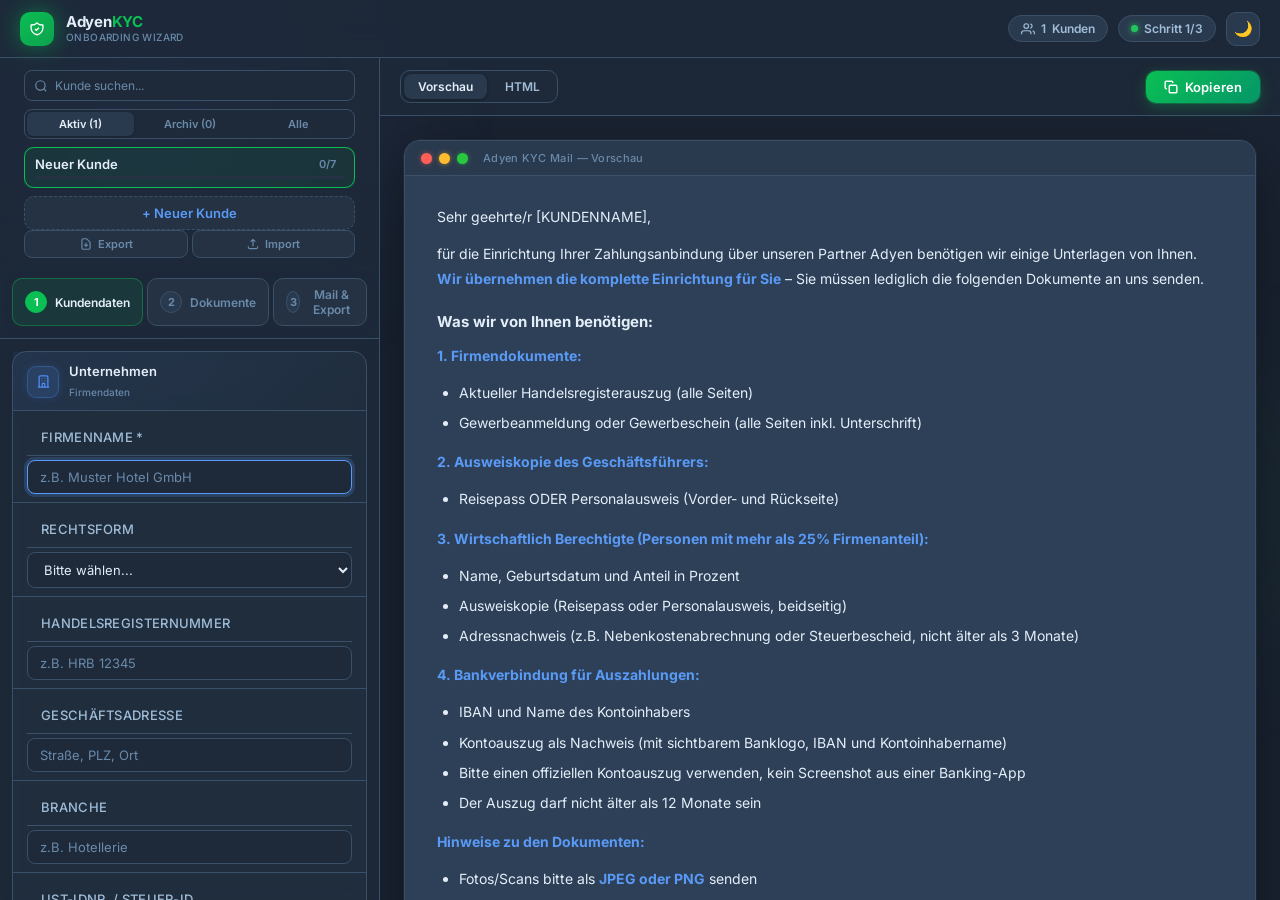
==== commit de492cd2: "feat: Kundensuche, Archiv, Export/Import, Erinnerungen - Suchleiste im Client-Selector (Name, E-Mail" ====
--- a/wizard/index.html
+++ b/wizard/index.html
@@ -48,6 +48,19 @@
 
     <!-- CLIENT SELECTOR -->
     <div id="clientSelector" class="client-selector"></div>
+
+    <!-- CLIENT TOOLS -->
+    <div class="client-tools">
+      <button id="exportBtn" class="client-tool-btn" title="Alle Kundendaten als JSON exportieren (Backup)">
+        <svg viewBox="0 0 24 24" fill="none" stroke="currentColor" stroke-width="2" width="14" height="14"><path d="M12 10v6m0 0l-3-3m3 3l3-3m2 8H7a2 2 0 01-2-2V5a2 2 0 012-2h5.586a1 1 0 01.707.293l5.414 5.414a1 1 0 01.293.707V19a2 2 0 01-2 2z"/></svg>
+        Export
+      </button>
+      <button id="importBtn" class="client-tool-btn" title="Kundendaten aus JSON importieren">
+        <svg viewBox="0 0 24 24" fill="none" stroke="currentColor" stroke-width="2" width="14" height="14"><path d="M4 16v1a3 3 0 003 3h10a3 3 0 003-3v-1m-4-8l-4-4m0 0L8 8m4-4v12"/></svg>
+        Import
+      </button>
+      <input type="file" id="importFile" accept=".json" style="display:none">
+    </div>
 
     <!-- STEP NAVIGATION -->
     <div class="steps-nav">
@@ -354,6 +367,14 @@
           </div>
         </label>
         <label>
+          <input type="radio" name="mailType" value="pcidss" class="mail-radio">
+          <div class="check-wrap"><div class="check-box radio"></div></div>
+          <div class="label-content">
+            <span>PCI DSS – Kundenanleitung</span>
+            <span class="label-hint">Erklärt dem Kunden das SAQ-A Dokument + was er tun muss</span>
+          </div>
+        </label>
+        <label>
           <input type="radio" name="mailType" value="rocketchat" class="mail-radio">
           <div class="check-wrap"><div class="check-box radio"></div></div>
           <div class="label-content">
@@ -385,6 +406,10 @@
           <span>Handelsregister (kostenlos)</span>
           <svg viewBox="0 0 24 24" fill="none" stroke="currentColor" stroke-width="2" width="14" height="14"><path d="M18 13v6a2 2 0 01-2 2H5a2 2 0 01-2-2V8a2 2 0 012-2h6m4-3h6v6m-11 5L21 3"/></svg>
         </a>
+        <a id="kundenformularLink" href="kundenformular.html" target="_blank" class="quick-link">
+          <span>Kundenformular (für Kunden)</span>
+          <svg viewBox="0 0 24 24" fill="none" stroke="currentColor" stroke-width="2" width="14" height="14"><path d="M18 13v6a2 2 0 01-2 2H5a2 2 0 01-2-2V8a2 2 0 012-2h6m4-3h6v6m-11 5L21 3"/></svg>
+        </a>
       </div>
     </div>
 
--- a/wizard/styles.css
+++ b/wizard/styles.css
@@ -247,6 +247,116 @@
 }
 .client-count-pill svg { flex-shrink: 0; }
 
+/* -- CLIENT SEARCH -- */
+.client-search {
+  width: 100%;
+  padding: 7px 10px 7px 30px;
+  background: var(--bg2);
+  border: 1px solid var(--border);
+  border-radius: 8px;
+  color: var(--text);
+  font-family: 'Inter', sans-serif;
+  font-size: 12px;
+  margin-bottom: 8px;
+  transition: border-color .2s, box-shadow .2s;
+  background-image: url("data:image/svg+xml,%3Csvg xmlns='http://www.w3.org/2000/svg' width='14' height='14' viewBox='0 0 24 24' fill='none' stroke='%236a8aaa' stroke-width='2'%3E%3Ccircle cx='11' cy='11' r='8'/%3E%3Cpath d='m21 21-4.35-4.35'/%3E%3C/svg%3E");
+  background-repeat: no-repeat;
+  background-position: 9px center;
+}
+.client-search:focus {
+  outline: none;
+  border-color: var(--accent);
+  box-shadow: 0 0 0 3px var(--glow);
+}
+.client-search::placeholder { color: var(--text3); }
+
+/* -- CLIENT TOOLS -- */
+.client-tools {
+  display: flex; gap: 4px;
+  padding: 0 12px 8px;
+}
+.client-tool-btn {
+  flex: 1;
+  display: flex; align-items: center; justify-content: center; gap: 5px;
+  padding: 6px 8px;
+  background: var(--surface);
+  border: 1px solid var(--border);
+  border-radius: 8px;
+  color: var(--text3);
+  font-family: 'Inter', sans-serif;
+  font-size: 11px; font-weight: 600;
+  cursor: pointer;
+  transition: all .2s;
+}
+.client-tool-btn:hover {
+  border-color: var(--accent);
+  color: var(--text2);
+  background: var(--surface2);
+}
+.client-tool-btn svg { flex-shrink: 0; }
+
+/* -- ARCHIVE FILTER -- */
+.archive-toggle {
+  display: flex; gap: 2px;
+  margin-bottom: 8px;
+  background: var(--bg2);
+  border: 1px solid var(--border);
+  border-radius: 8px;
+  padding: 2px;
+}
+.archive-toggle-btn {
+  flex: 1;
+  padding: 5px 8px;
+  border: none; border-radius: 6px;
+  background: transparent;
+  color: var(--text3);
+  font-family: 'Inter', sans-serif;
+  font-size: 11px; font-weight: 600;
+  cursor: pointer;
+  transition: all .2s;
+}
+.archive-toggle-btn.active {
+  background: var(--surface2);
+  color: var(--text);
+  box-shadow: 0 1px 3px rgba(0,0,0,.2);
+}
+.archive-toggle-btn:not(.active):hover { color: var(--text2); }
+
+/* -- CLIENT ARCHIVE BUTTON -- */
+.client-archive {
+  position: absolute; top: 6px; right: 26px;
+  width: 20px; height: 20px;
+  background: none; border: none;
+  color: var(--text3); font-size: 12px;
+  cursor: pointer; border-radius: 50%;
+  display: grid; place-items: center;
+  opacity: 0; transition: opacity .2s, color .2s, background .2s;
+}
+.client-item:hover .client-archive { opacity: 1; }
+.client-archive:hover { color: var(--warn); background: rgba(245,158,11,.1); }
+.client-item.archived {
+  opacity: .6;
+}
+.client-item.archived .client-name {
+  text-decoration: line-through;
+}
+
+/* -- REMINDER BADGE -- */
+.client-reminder {
+  font-size: 10px;
+  font-weight: 700;
+  color: var(--warn);
+  background: var(--warnglow);
+  padding: 1px 6px;
+  border-radius: 99px;
+  white-space: nowrap;
+  animation: pulse-warn 2s ease infinite;
+}
+@keyframes pulse-warn {
+  0%,100% { box-shadow: none; }
+  50% { box-shadow: 0 0 8px var(--warnglow); }
+}
+
 /* -- STEP NAV -- */
 .steps-nav {
   display: flex; gap: 4px;
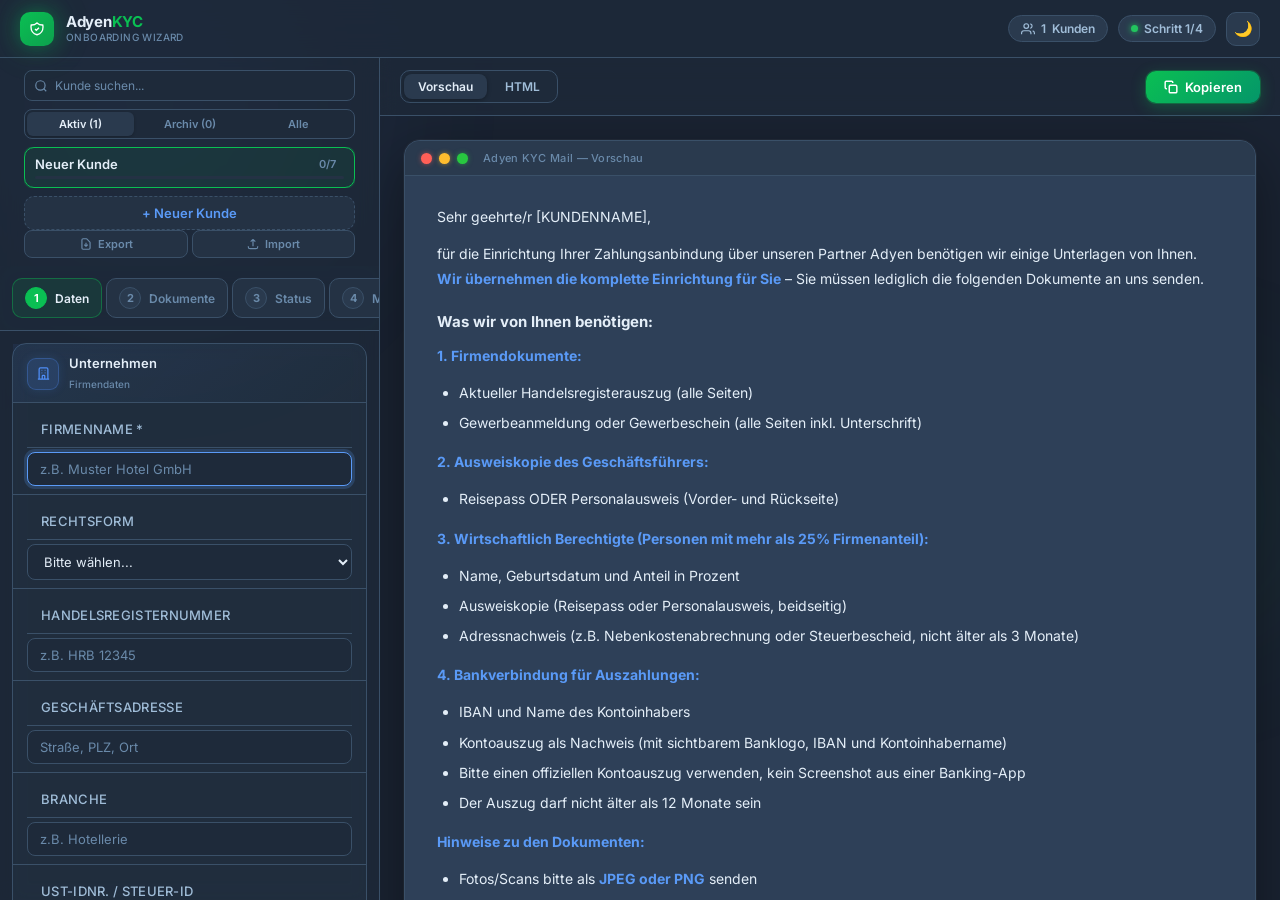
==== commit d1421fb2: "feat: Onboarding-Status-Tracker, Notizen und Dokument-Eingangsdaten Neuer Step 3 mit: - 10-Schritte " ====
--- a/wizard/index.html
+++ b/wizard/index.html
@@ -66,7 +66,7 @@
     <div class="steps-nav">
       <button class="step-btn active" data-step="1">
         <span class="step-num">1</span>
-        <span>Kundendaten</span>
+        <span>Daten</span>
       </button>
       <button class="step-btn" data-step="2">
         <span class="step-num">2</span>
@@ -74,7 +74,11 @@
       </button>
       <button class="step-btn" data-step="3">
         <span class="step-num">3</span>
-        <span>Mail & Export</span>
+        <span>Status</span>
+      </button>
+      <button class="step-btn" data-step="4">
+        <span class="step-num">4</span>
+        <span>Mail</span>
       </button>
     </div>
 
@@ -330,8 +334,161 @@
       </div>
     </div>
 
-    <!-- STEP 3: MAIL & EXPORT -->
+    <!-- STEP 3: ONBOARDING-STATUS -->
     <div class="step-panel" id="step3">
+      <div class="category" style="--cat-color: 79,142,247">
+        <div class="category-header">
+          <div class="cat-icon">
+            <svg viewBox="0 0 24 24" fill="none" stroke="currentColor" stroke-width="2"><path d="M9 5H7a2 2 0 00-2 2v12a2 2 0 002 2h10a2 2 0 002-2V7a2 2 0 00-2-2h-2M9 5a2 2 0 002 2h2a2 2 0 002-2M9 5a2 2 0 012-2h2a2 2 0 012 2m-6 9l2 2 4-4"/></svg>
+          </div>
+          <div>
+            <h3>Onboarding-Status</h3>
+            <span class="cat-sub">10-Schritte Prozess</span>
+          </div>
+          <div class="cat-count" id="count-status">0/10</div>
+        </div>
+        <label>
+          <input type="checkbox" class="status-check" data-status="mail_gesendet">
+          <div class="check-wrap"><div class="check-box"></div></div>
+          <div class="label-content">
+            <span>1. Erstmail an Kunden gesendet</span>
+            <span class="label-hint">Dokumentenanforderung verschickt</span>
+          </div>
+        </label>
+        <label>
+          <input type="checkbox" class="status-check" data-status="docs_geprueft">
+          <div class="check-wrap"><div class="check-box"></div></div>
+          <div class="label-content">
+            <span>2. Dokumente geprüft</span>
+            <span class="label-hint">Alle Dokumente vollständig und gültig</span>
+          </div>
+        </label>
+        <label>
+          <input type="checkbox" class="status-check" data-status="merchant_angelegt">
+          <div class="check-wrap"><div class="check-box"></div></div>
+          <div class="label-content">
+            <span>3. Merchant Account angelegt</span>
+            <span class="label-hint">Im Adyen Backend erstellt</span>
+          </div>
+        </label>
+        <label>
+          <input type="checkbox" class="status-check" data-status="pci_docusign">
+          <div class="check-wrap"><div class="check-box"></div></div>
+          <div class="label-content">
+            <span>4. PCI DSS DocuSign versendet</span>
+            <span class="label-hint">SAQ-A Link an Kunden geschickt</span>
+          </div>
+        </label>
+        <label>
+          <input type="checkbox" class="status-check" data-status="merchant_request">
+          <div class="check-wrap"><div class="check-box"></div></div>
+          <div class="label-content">
+            <span>5. Merchant Account Request ausgefüllt</span>
+            <span class="label-hint">Dokumente bei Adyen eingereicht</span>
+          </div>
+        </label>
+        <label>
+          <input type="checkbox" class="status-check" data-status="adyen_freigabe">
+          <div class="check-wrap"><div class="check-box"></div></div>
+          <div class="label-content">
+            <span>6. Adyen-Freigabe erhalten</span>
+            <span class="label-hint">Verifizierung durch Adyen abgeschlossen (1-5 Tage)</span>
+          </div>
+        </label>
+        <label>
+          <input type="checkbox" class="status-check" data-status="terminal_zugewiesen">
+          <div class="check-wrap"><div class="check-box"></div></div>
+          <div class="label-content">
+            <span>7. Terminal zugewiesen</span>
+            <span class="label-hint">Nur bei POS – In-person payments konfiguriert</span>
+          </div>
+        </label>
+        <label>
+          <input type="checkbox" class="status-check" data-status="backend_config">
+          <div class="check-wrap"><div class="check-box"></div></div>
+          <div class="label-content">
+            <span>8. Adyen Backend konfiguriert</span>
+            <span class="label-hint">Pay by Link, Webhooks, Additional Data</span>
+          </div>
+        </label>
+        <label>
+          <input type="checkbox" class="status-check" data-status="dev_benachrichtigt">
+          <div class="check-wrap"><div class="check-box"></div></div>
+          <div class="label-content">
+            <span>9. Dev-Team benachrichtigt</span>
+            <span class="label-hint">Rocket Chat Nachricht gesendet</span>
+          </div>
+        </label>
+        <label>
+          <input type="checkbox" class="status-check" data-status="user_erstellt">
+          <div class="check-wrap"><div class="check-box"></div></div>
+          <div class="label-content">
+            <span>10. Kundenzugang erstellt</span>
+            <span class="label-hint">Adyen Essentials Zugang + Abschlussmail</span>
+          </div>
+        </label>
+      </div>
+
+      <!-- NOTIZEN -->
+      <div class="category" style="--cat-color: 245,158,11">
+        <div class="category-header">
+          <div class="cat-icon">
+            <svg viewBox="0 0 24 24" fill="none" stroke="currentColor" stroke-width="2"><path d="M11 5H6a2 2 0 00-2 2v11a2 2 0 002 2h11a2 2 0 002-2v-5m-1.414-9.414a2 2 0 112.828 2.828L11.828 15H9v-2.828l8.586-8.586z"/></svg>
+          </div>
+          <div>
+            <h3>Notizen</h3>
+            <span class="cat-sub">Interne Anmerkungen zum Kunden</span>
+          </div>
+        </div>
+        <div class="form-group">
+          <textarea id="kundenNotizen" rows="4" placeholder="z.B. Wartet auf neuen Kontoauszug, UBO unklar..." style="width:100%;padding:10px 12px;background:var(--bg2);border:1px solid var(--border);border-radius:8px;color:var(--text);font-family:'Inter',sans-serif;font-size:13px;resize:vertical;transition:border-color .2s,box-shadow .2s"></textarea>
+        </div>
+      </div>
+
+      <!-- DOKUMENT-EINGANGSDATEN -->
+      <div class="category" style="--cat-color: 34,197,94">
+        <div class="category-header">
+          <div class="cat-icon">
+            <svg viewBox="0 0 24 24" fill="none" stroke="currentColor" stroke-width="2"><rect x="3" y="4" width="18" height="18" rx="2"/><path d="M16 2v4M8 2v4M3 10h18"/></svg>
+          </div>
+          <div>
+            <h3>Dokument-Eingangsdaten</h3>
+            <span class="cat-sub">Wann wurde welches Dokument erhalten?</span>
+          </div>
+        </div>
+        <div class="form-group">
+          <label class="form-label" for="docDate_handelsregister">Handelsregisterauszug</label>
+          <input type="date" id="docDate_handelsregister" class="doc-date">
+        </div>
+        <div class="form-group">
+          <label class="form-label" for="docDate_gewerbe">Gewerbeanmeldung</label>
+          <input type="date" id="docDate_gewerbe" class="doc-date">
+        </div>
+        <div class="form-group">
+          <label class="form-label" for="docDate_ausweis_gf">Ausweis GF</label>
+          <input type="date" id="docDate_ausweis_gf" class="doc-date">
+        </div>
+        <div class="form-group">
+          <label class="form-label" for="docDate_ausweis_ubo">Ausweis UBO(s)</label>
+          <input type="date" id="docDate_ausweis_ubo" class="doc-date">
+        </div>
+        <div class="form-group">
+          <label class="form-label" for="docDate_adressnachweis">Adressnachweis</label>
+          <input type="date" id="docDate_adressnachweis" class="doc-date">
+        </div>
+        <div class="form-group">
+          <label class="form-label" for="docDate_kontoauszug">Kontoauszug</label>
+          <input type="date" id="docDate_kontoauszug" class="doc-date">
+        </div>
+        <div class="form-group">
+          <label class="form-label" for="docDate_pcidss">PCI DSS SAQ-A</label>
+          <input type="date" id="docDate_pcidss" class="doc-date">
+        </div>
+      </div>
+    </div>
+
+    <!-- STEP 4: MAIL & EXPORT -->
+    <div class="step-panel" id="step4">
       <div class="category" style="--cat-color: 79,142,247">
         <div class="category-header">
           <div class="cat-icon">
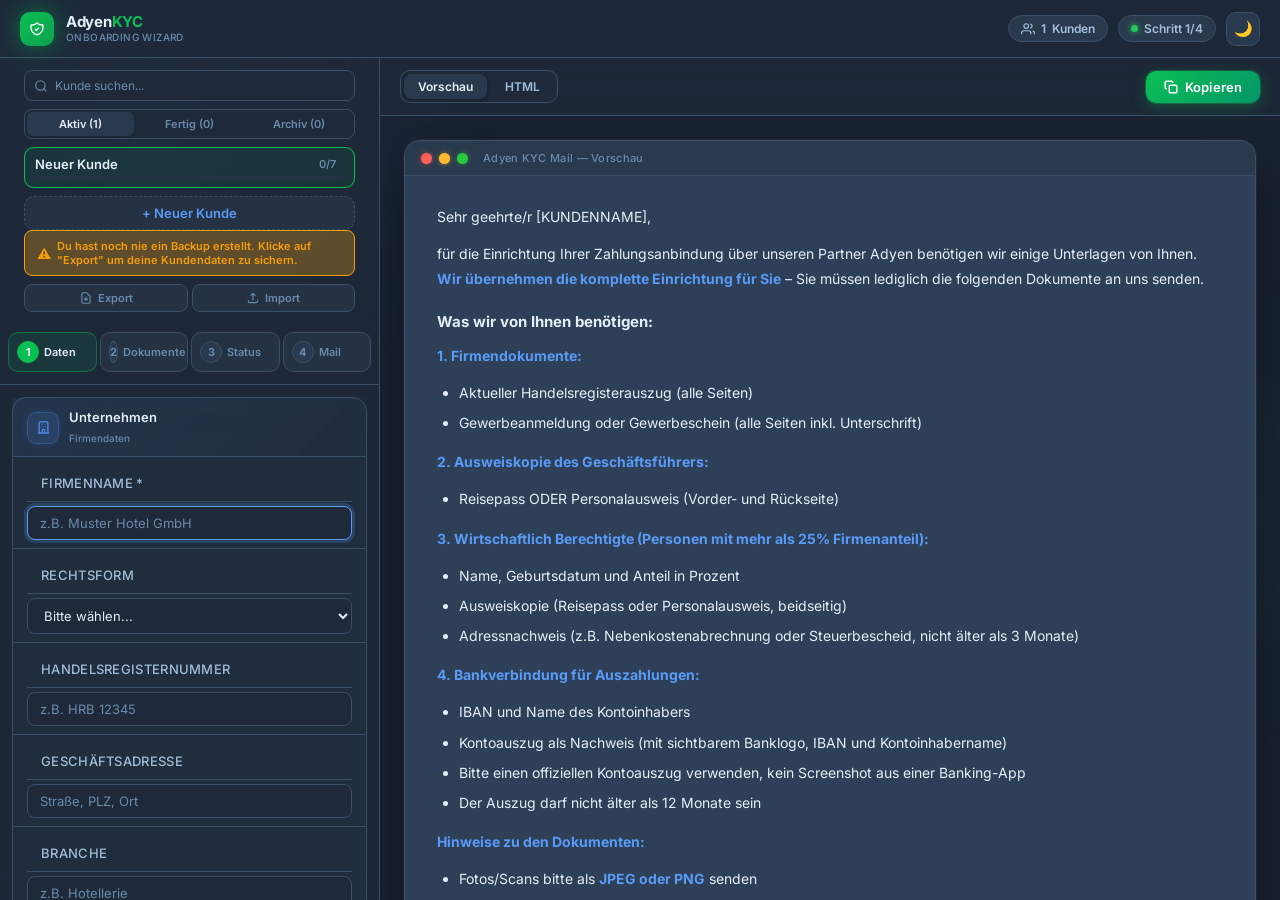
==== commit 0e9ec6de: "feat: Theme-Speicherung, Signatur, Step-Done, Gültigkeitsprüfung, Backup-Erinnerung - Theme (Dark/Li" ====
--- a/wizard/index.html
+++ b/wizard/index.html
@@ -208,6 +208,10 @@
             <option value="en">English</option>
           </select>
         </div>
+        <div class="form-group">
+          <label class="form-label" for="absenderName">Dein Name (Signatur)</label>
+          <input type="text" id="absenderName" placeholder="Wird in alle Mails eingesetzt">
+        </div>
       </div>
     </div>
 
--- a/wizard/styles.css
+++ b/wizard/styles.css
@@ -324,7 +324,7 @@
 
 /* -- CLIENT ARCHIVE BUTTON -- */
 .client-archive {
-  position: absolute; top: 6px; right: 26px;
+  position: absolute; top: 6px; right: 28px;
   width: 20px; height: 20px;
   background: none; border: none;
   color: var(--text3); font-size: 12px;
@@ -332,6 +332,9 @@
   display: grid; place-items: center;
   opacity: 0; transition: opacity .2s, color .2s, background .2s;
 }
+.client-delete {
+  right: 6px;
+}
 .client-item:hover .client-archive { opacity: 1; }
 .client-archive:hover { color: var(--warn); background: rgba(245,158,11,.1); }
 .client-item.archived {
@@ -340,6 +343,35 @@
 .client-item.archived .client-name {
   text-decoration: line-through;
 }
+.client-item.completed {
+  border-color: var(--success);
+  background: rgba(34,197,94,.06);
+}
+.client-item.completed .client-name {
+  color: var(--success);
+}
+
+/* -- CONFETTI -- */
+.confetti-container {
+  position: fixed;
+  top: 0; left: 0;
+  width: 100%; height: 100%;
+  pointer-events: none;
+  z-index: 9999;
+  overflow: hidden;
+}
+.confetti-piece {
+  position: absolute;
+  top: -20px;
+  width: 10px; height: 10px;
+  animation: confetti-fall 3s ease-out forwards;
+}
+@keyframes confetti-fall {
+  0% { transform: translateY(0) rotate(0deg) scale(1); opacity: 1; }
+  100% { transform: translateY(100vh) rotate(720deg) scale(0.3); opacity: 0; }
+}
+.confetti-piece:nth-child(odd) { border-radius: 50%; }
+.confetti-piece:nth-child(even) { border-radius: 2px; }
 
 /* -- REMINDER BADGE -- */
 .client-reminder {
@@ -359,27 +391,29 @@
 
 /* -- STEP NAV -- */
 .steps-nav {
-  display: flex; gap: 4px;
-  padding: 12px 0;
+  display: flex; gap: 3px;
   position: sticky; top: 0; z-index: 10;
   background: var(--topbar-bg);
   backdrop-filter: blur(10px);
   margin: 0 -12px;
-  padding: 12px 12px;
+  padding: 12px 8px;
   border-bottom: 1px solid var(--border);
 }
 .step-btn {
   flex: 1;
-  display: flex; align-items: center; gap: 8px;
-  padding: 8px 12px;
+  display: flex; align-items: center; gap: 5px;
+  padding: 8px 8px;
   background: var(--surface);
   border: 1px solid var(--border);
   border-radius: 10px;
   cursor: pointer;
   font-family: 'Inter', sans-serif;
-  font-size: 12px; font-weight: 600;
+  font-size: 11px; font-weight: 600;
   color: var(--text3);
   transition: all .2s;
+  min-width: 0;
+  white-space: nowrap;
+  overflow: hidden;
 }
 .step-btn:hover { border-color: var(--accent); color: var(--text2); }
 .step-btn.active {
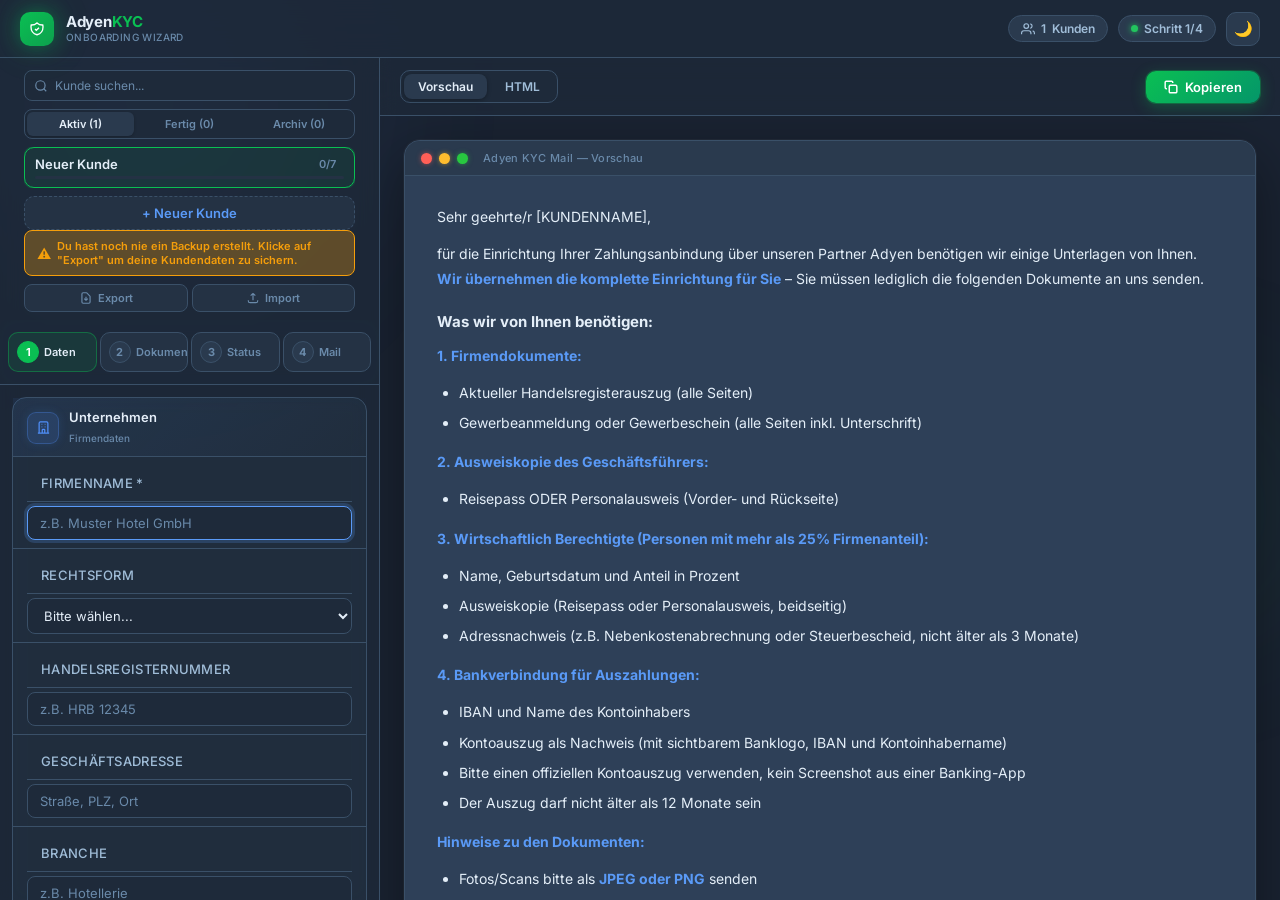
==== commit 3eb070b3: "feat: Weniger Handarbeit – Auto-Datum, Auto-Status, globale Signatur - Signatur wird global gespeich" ====
--- a/wizard/index.html
+++ b/wizard/index.html
@@ -209,7 +209,7 @@
           </select>
         </div>
         <div class="form-group">
-          <label class="form-label" for="absenderName">Dein Name (Signatur)</label>
+          <label class="form-label" for="absenderName">Dein Name (Signatur) – global</label>
           <input type="text" id="absenderName" placeholder="Wird in alle Mails eingesetzt">
         </div>
       </div>
--- a/wizard/styles.css
+++ b/wizard/styles.css
@@ -427,12 +427,14 @@
   color: var(--success);
 }
 .step-num {
-  width: 22px; height: 22px;
+  width: 22px; height: 22px; min-width: 22px;
   border-radius: 50%;
   background: var(--surface2);
   border: 1px solid var(--border);
   font-size: 11px; font-weight: 700;
   display: grid; place-items: center;
+  flex-shrink: 0;
+  aspect-ratio: 1;
   transition: all .2s;
 }
 .step-btn.active .step-num {
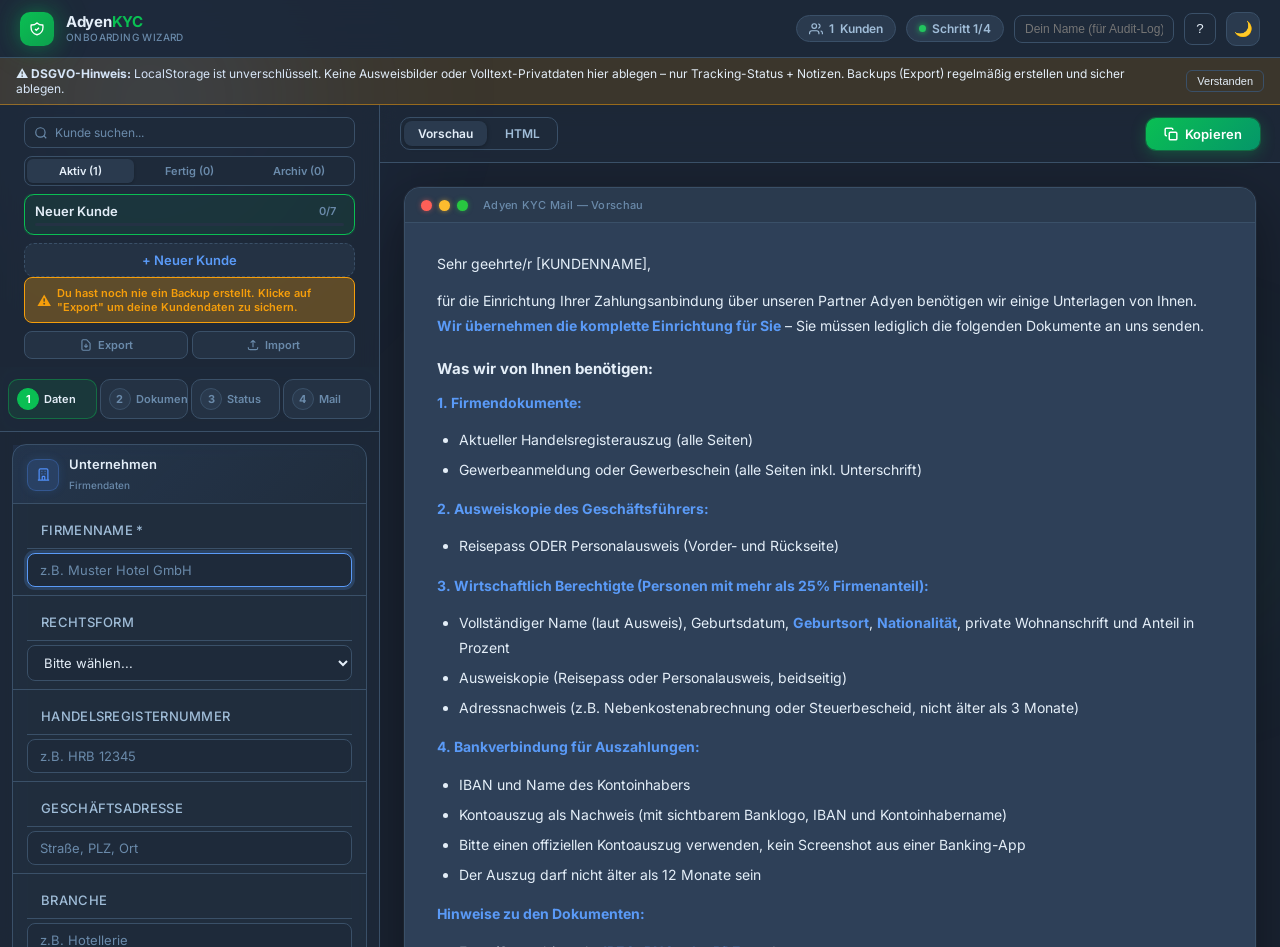
==== commit e568635b: "feat: Wizard-Verbesserungen (DSGVO, UBO-Dyn, Adyen-Status, Verschlüsselung) - DSGVO-Banner + Help-Mo" ====
--- a/wizard/index.html
+++ b/wizard/index.html
@@ -34,11 +34,49 @@
       <span class="status-dot"></span>
       <span id="progressText">Schritt 1/3</span>
     </div>
+    <input type="text" id="absenderName" placeholder="Dein Name (für Audit-Log)" title="Wird in Status-Änderungen mitgeloggt" style="background:var(--bg2);border:1px solid var(--border);color:var(--text);border-radius:8px;padding:6px 10px;font-size:12px;width:160px">
+    <button id="helpBtn" title="Hilfe" style="background:var(--bg2);border:1px solid var(--border);color:var(--text);border-radius:8px;width:32px;height:32px;cursor:pointer">?</button>
     <button id="themeToggle" title="Theme wechseln">
       <span class="theme-icon">&#127769;</span>
     </button>
   </div>
 </header>
+
+<!-- DSGVO BANNER -->
+<div id="dsgvoBanner" style="display:none;background:rgba(245,158,11,0.15);border-bottom:1px solid rgba(245,158,11,0.5);padding:8px 16px;font-size:12px;color:var(--text);display:flex;justify-content:space-between;align-items:center;gap:12px">
+  <span>⚠ <strong>DSGVO-Hinweis:</strong> LocalStorage ist unverschlüsselt. Keine Ausweisbilder oder Volltext-Privatdaten hier ablegen – nur Tracking-Status + Notizen. Backups (Export) regelmäßig erstellen und sicher ablegen.</span>
+  <button id="dsgvoDismiss" style="background:transparent;border:1px solid var(--border);color:var(--text);border-radius:6px;padding:4px 10px;cursor:pointer;font-size:11px">Verstanden</button>
+</div>
+
+<!-- HELP MODAL -->
+<div id="helpModal" style="display:none;position:fixed;inset:0;background:rgba(0,0,0,0.7);z-index:1000;justify-content:center;align-items:center;padding:20px">
+  <div style="background:var(--bg1);border:1px solid var(--border);border-radius:12px;max-width:720px;max-height:80vh;overflow-y:auto;padding:24px;color:var(--text)">
+    <div style="display:flex;justify-content:space-between;align-items:center;margin-bottom:16px">
+      <h2 style="margin:0">Wizard-Hilfe</h2>
+      <button id="helpClose" style="background:transparent;border:none;color:var(--text);font-size:24px;cursor:pointer">×</button>
+    </div>
+    <h3>Workflow (Kurz)</h3>
+    <ol style="font-size:13px;line-height:1.6">
+      <li><strong>Step 1 – Daten:</strong> Firma, Kontakt, Bank, UBOs, Adyen-Setup + Pipedrive-Verknüpfung</li>
+      <li><strong>Step 2 – Dokumente:</strong> Eingangs-Checkboxen pro Dokument abhaken</li>
+      <li><strong>Step 3 – Status:</strong> 10 Schritte des Onboarding-Prozesses + Adyen-Backend-Status + Webhook-Konfig</li>
+      <li><strong>Step 4 – Mail:</strong> Vorlage auswählen, kopieren, an Kunde/Slack</li>
+    </ol>
+    <h3>Wichtig</h3>
+    <ul style="font-size:13px;line-height:1.6">
+      <li>PCI DSS SAQ-A signiert immer der <strong>Kunde selbst</strong> (DocuSign-Link)</li>
+      <li>Daten persistieren im Browser-LocalStorage – PC-Wechsel = Daten weg. Export nutzen!</li>
+      <li>Adyen-Status (Pending/Action Required/Active) im Backend tracken + im Wizard nachpflegen</li>
+      <li>Bei UBO immer Geburtsort + Nationalität erfragen – Pflicht bei Adyen</li>
+    </ul>
+    <h3>Doku-Verweise</h3>
+    <ul style="font-size:13px;line-height:1.6">
+      <li><code>01_Checkliste_Deutsche_Kunden.md</code> – komplette Doku-Liste</li>
+      <li><code>03_Interner_Leitfaden.md</code> – Schritt-für-Schritt</li>
+      <li><code>09_Adyen_Backend_Walkthrough.md</code> – Kunden-POV (Referenz)</li>
+    </ul>
+  </div>
+</div>
 
 <!-- LAYOUT -->
 <div class="layout">
@@ -159,6 +197,29 @@
         </div>
       </div>
 
+      <div class="category" style="--cat-color: 236,72,153">
+        <div class="category-header">
+          <div class="cat-icon">
+            <svg viewBox="0 0 24 24" fill="none" stroke="currentColor" stroke-width="2"><path d="M17 21v-2a4 4 0 00-4-4H5a4 4 0 00-4 4v2"/><circle cx="9" cy="7" r="4"/><path d="M23 21v-2a4 4 0 00-3-3.87M16 3.13a4 4 0 010 7.75"/></svg>
+          </div>
+          <div>
+            <h3>Wirtschaftlich Berechtigte (UBOs)</h3>
+            <span class="cat-sub">Personen mit &gt;25% Anteil – Adyen-Pflicht</span>
+          </div>
+        </div>
+        <div id="uboList"></div>
+        <button type="button" id="addUboBtn" style="margin:6px 14px;padding:8px 12px;background:var(--bg2);border:1px solid var(--border);border-radius:8px;color:var(--text);cursor:pointer;font-size:12px">+ UBO hinzufügen</button>
+        <span style="font-size:11px;color:var(--text3);padding:4px 14px 0;display:block">Geburtsort + Nationalität sind Adyen-Pflichtfelder. Häufig vergessen!</span>
+        <div class="form-group">
+          <label class="form-label" for="vollmachtNoetig">Vollmacht erforderlich?</label>
+          <select id="vollmachtNoetig">
+            <option value="">– bitte wählen –</option>
+            <option value="nein">Nein (Unterzeichner steht im HR)</option>
+            <option value="ja">Ja (Vollmacht-PDF einholen!)</option>
+          </select>
+        </div>
+      </div>
+
       <div class="category" style="--cat-color: 34,197,94">
         <div class="category-header">
           <div class="cat-icon">
@@ -202,6 +263,21 @@
           </select>
         </div>
         <div class="form-group">
+          <label class="form-label" for="land">Land der juristischen Person</label>
+          <select id="land">
+            <option value="DE">Deutschland</option>
+            <option value="AT">Österreich</option>
+            <option value="CH">Schweiz</option>
+            <option value="NL">Niederlande</option>
+            <option value="FR">Frankreich</option>
+            <option value="IT">Italien</option>
+            <option value="ES">Spanien</option>
+            <option value="UK">Großbritannien</option>
+            <option value="PL">Polen</option>
+          </select>
+          <span id="landHint" style="font-size:11px;color:var(--text3);padding:4px 14px 0;display:block"></span>
+        </div>
+        <div class="form-group">
           <label class="form-label" for="sprache">Kundensprache</label>
           <select id="sprache">
             <option value="de">Deutsch</option>
@@ -209,8 +285,16 @@
           </select>
         </div>
         <div class="form-group">
-          <label class="form-label" for="absenderName">Dein Name (Signatur) – global</label>
-          <input type="text" id="absenderName" placeholder="Wird in alle Mails eingesetzt">
+          <label class="form-label" for="pipedriveLink">Pipedrive Deal-Link</label>
+          <input type="url" id="pipedriveLink" placeholder="https://app.pipedrive.com/deal/...">
+        </div>
+        <div class="form-group">
+          <label class="form-label" for="adyenDocLink">Adyen Document Link (aus PMS)</label>
+          <input type="url" id="adyenDocLink" placeholder="https://...">
+        </div>
+        <div class="form-group">
+          <label class="form-label" for="adyenCompanyId">Adyen Company ID</label>
+          <input type="text" id="adyenCompanyId" placeholder="vom System vergeben">
         </div>
       </div>
     </div>
@@ -429,6 +513,86 @@
           <div class="label-content">
             <span>10. Kundenzugang erstellt</span>
             <span class="label-hint">Adyen Essentials Zugang + Abschlussmail</span>
+          </div>
+        </label>
+      </div>
+
+      <!-- ADYEN BACKEND STATUS -->
+      <div class="category" style="--cat-color: 168,85,247">
+        <div class="category-header">
+          <div class="cat-icon">
+            <svg viewBox="0 0 24 24" fill="none" stroke="currentColor" stroke-width="2"><circle cx="12" cy="12" r="9"/><path d="M12 7v5l3 3"/></svg>
+          </div>
+          <div>
+            <h3>Adyen-Backend-Status</h3>
+            <span class="cat-sub">Compliance-Prüfung im Adyen-Portal</span>
+          </div>
+        </div>
+        <div class="form-group">
+          <label class="form-label" for="adyenStatus">Status</label>
+          <select id="adyenStatus">
+            <option value="">– noch nicht eingereicht –</option>
+            <option value="draft">Draft</option>
+            <option value="pending">Pending (Prüfung 3-5 Werktage)</option>
+            <option value="action_required">Action Required (Adyen will mehr Docs)</option>
+            <option value="active">Active (live)</option>
+            <option value="rejected">Rejected</option>
+          </select>
+        </div>
+        <div class="form-group">
+          <label class="form-label" for="adyenStatusDate">Letzter Status-Check (Datum)</label>
+          <input type="date" id="adyenStatusDate">
+        </div>
+        <div class="form-group">
+          <label class="form-label" for="adyenStatusNotiz">Notiz (z.B. fehlende Docs)</label>
+          <input type="text" id="adyenStatusNotiz" placeholder="Was hat Adyen angefordert?">
+        </div>
+      </div>
+
+      <!-- WEBHOOK-KONFIG SUB-CHECKLIST -->
+      <div class="category" style="--cat-color: 59,130,246">
+        <div class="category-header">
+          <div class="cat-icon">
+            <svg viewBox="0 0 24 24" fill="none" stroke="currentColor" stroke-width="2"><path d="M8 21l4-4 4 4M3 12h18M12 3v18"/></svg>
+          </div>
+          <div>
+            <h3>Backend-Konfiguration (Detail)</h3>
+            <span class="cat-sub">Sub-Checkliste zu Schritt 8</span>
+          </div>
+        </div>
+        <label>
+          <input type="checkbox" class="status-check" data-status="pbl_name_on_card">
+          <div class="check-wrap"><div class="check-box"></div></div>
+          <div class="label-content">
+            <span>Pay by Link: "Name on card" aktiviert</span>
+          </div>
+        </label>
+        <label>
+          <input type="checkbox" class="status-check" data-status="pbl_recurring">
+          <div class="check-wrap"><div class="check-box"></div></div>
+          <div class="label-content">
+            <span>Pay by Link: "Recurring through customer area" aktiviert</span>
+          </div>
+        </label>
+        <label>
+          <input type="checkbox" class="status-check" data-status="webhook_payment">
+          <div class="check-wrap"><div class="check-box"></div></div>
+          <div class="label-content">
+            <span>Webhook Payment: <code>/pos-orders/complete-payment</code> (alle Events außer refund*)</span>
+          </div>
+        </label>
+        <label>
+          <input type="checkbox" class="status-check" data-status="webhook_refund">
+          <div class="check-wrap"><div class="check-box"></div></div>
+          <div class="label-content">
+            <span>Webhook Refund: <code>/pos-orders/complete-refund</code> (nur refund*)</span>
+          </div>
+        </label>
+        <label>
+          <input type="checkbox" class="status-check" data-status="additional_data">
+          <div class="check-wrap"><div class="check-box"></div></div>
+          <div class="label-content">
+            <span>Additional Data: Payment + Cards + Acquirer konfiguriert</span>
           </div>
         </label>
       </div>
